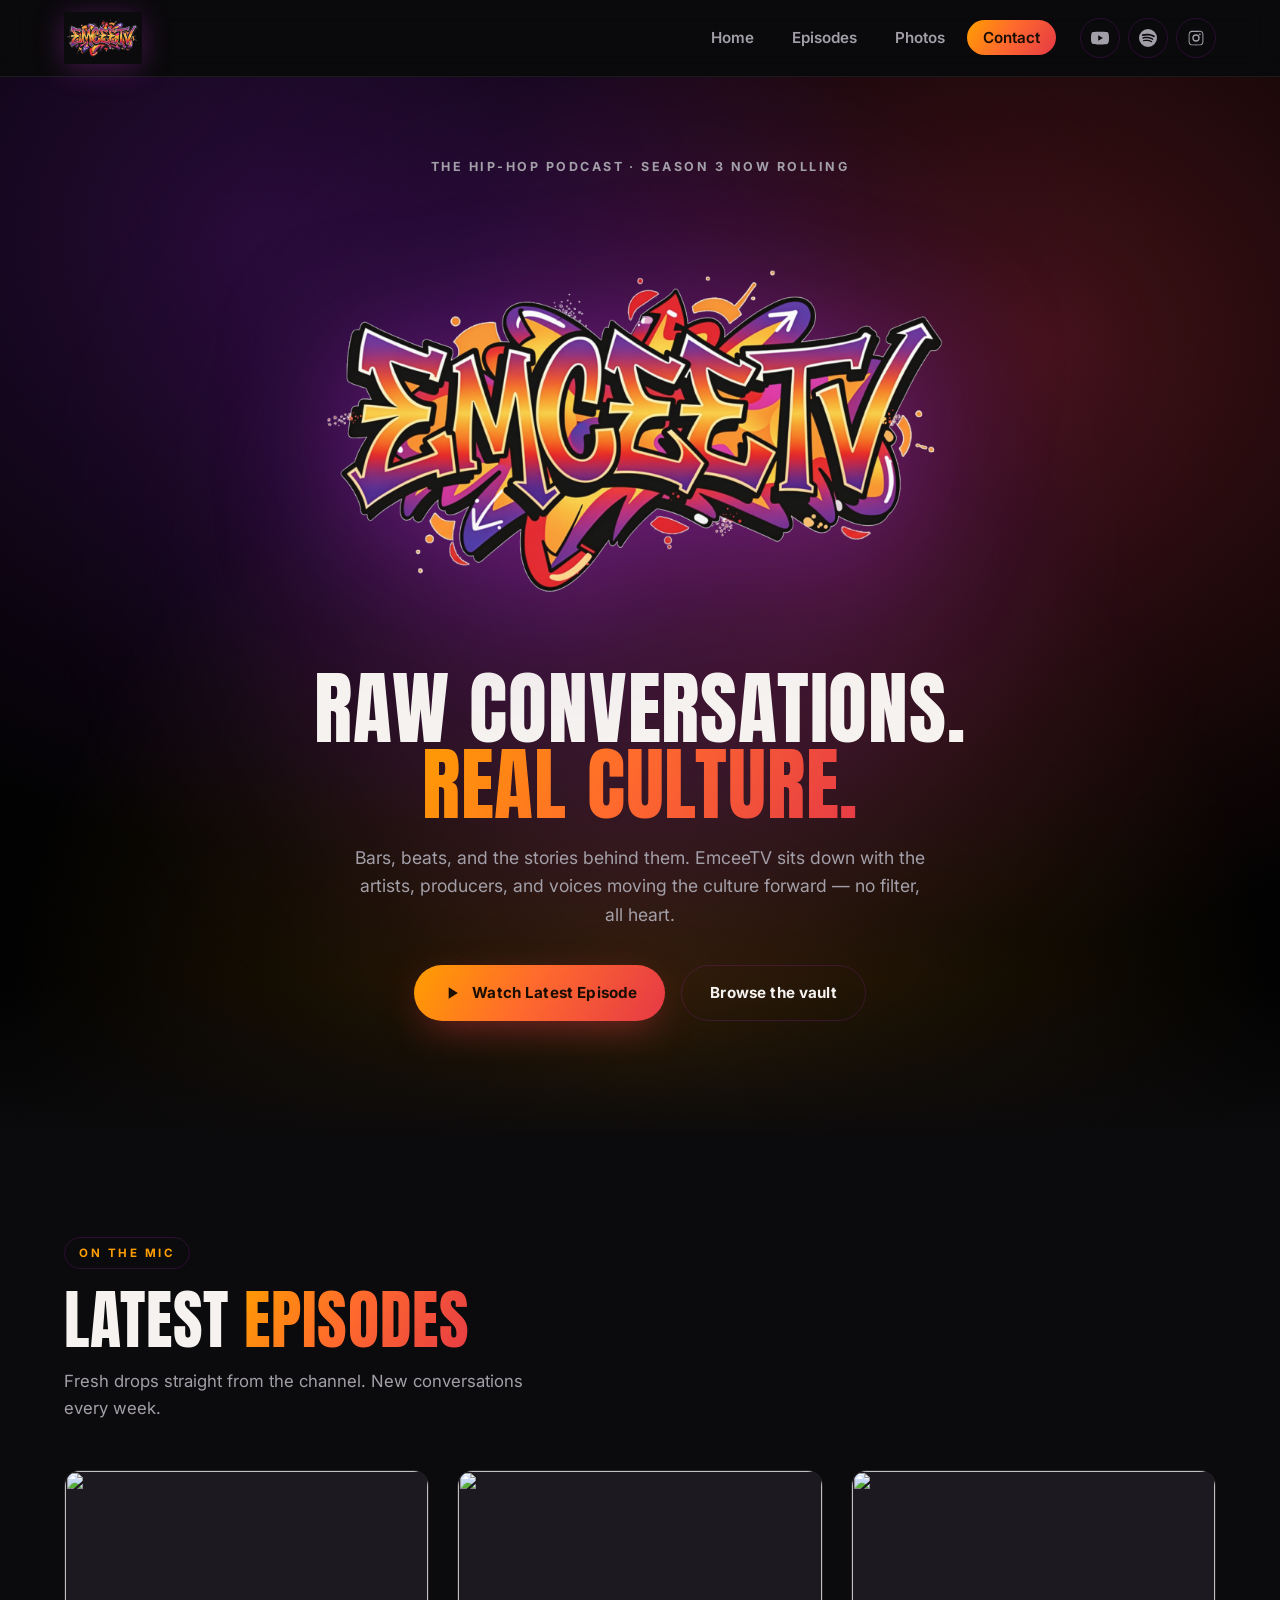
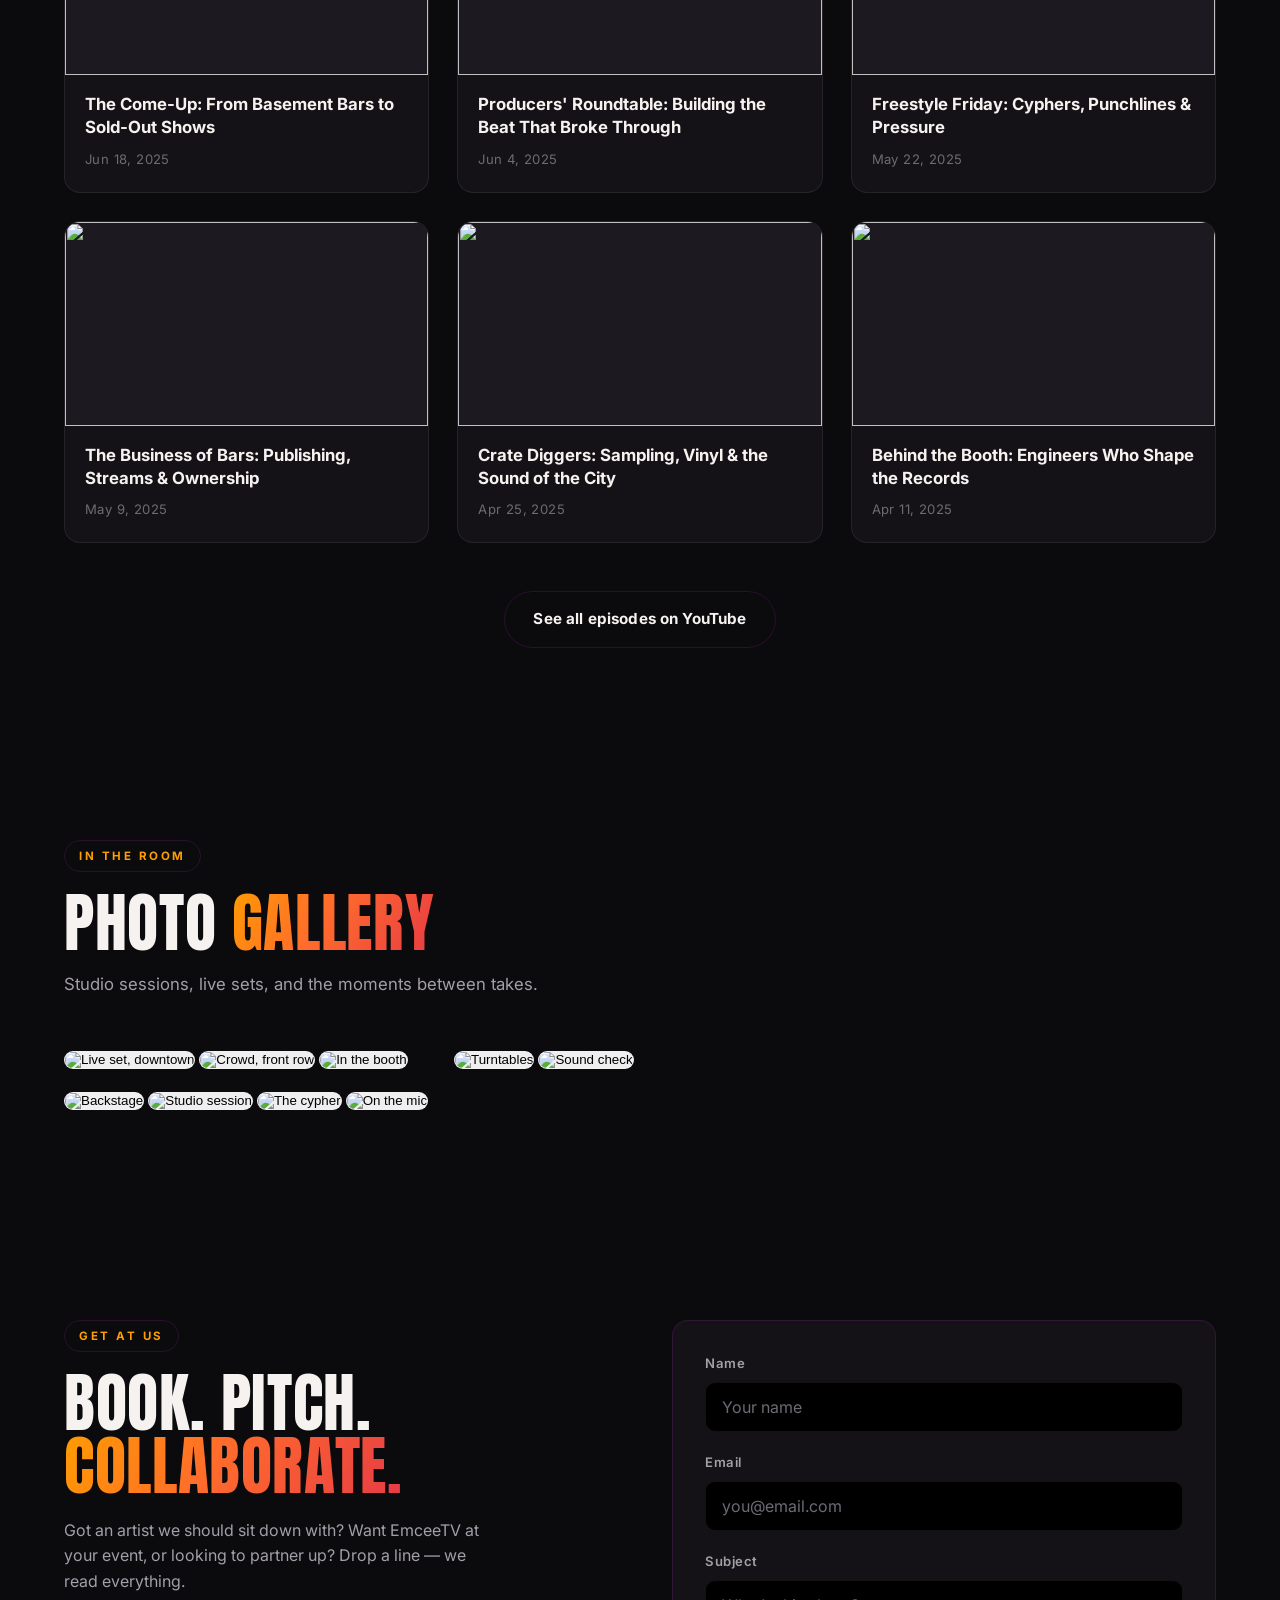
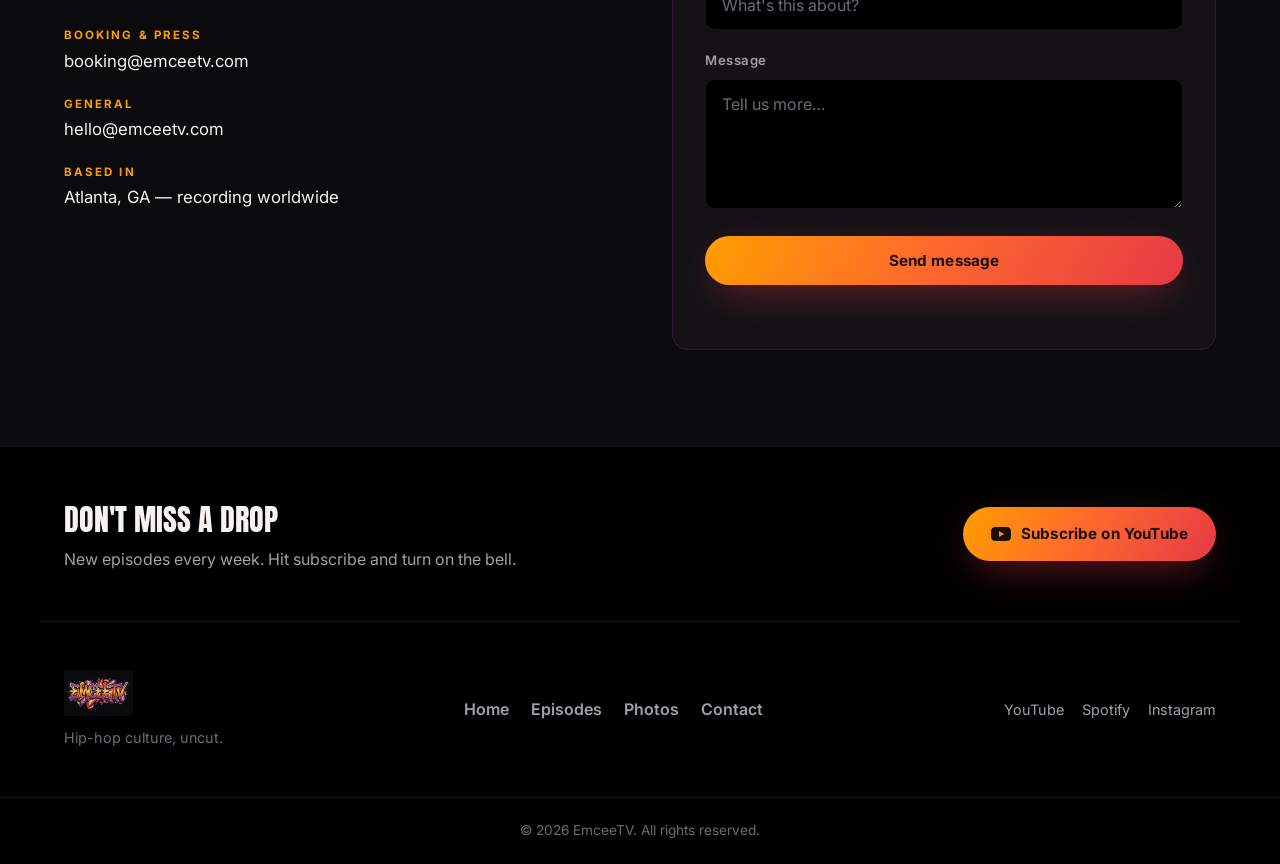
==== index.html @ f1004b11 "Add files via upload" ====
<!DOCTYPE html>
<html lang="en">
<head>
  <meta charset="UTF-8" />
  <meta name="viewport" content="width=device-width, initial-scale=1.0" />
  <title>EmceeTV — Hip-Hop Culture, Uncut</title>
  <meta name="description" content="EmceeTV is a hip-hop podcast built on raw conversation, real culture, and the artists shaping the sound. Watch the latest episodes." />

  <!-- Fonts: Anton for impact display, Inter for body -->
  <link rel="preconnect" href="https://fonts.googleapis.com" />
  <link rel="preconnect" href="https://fonts.gstatic.com" crossorigin />
  <link href="https://fonts.googleapis.com/css2?family=Anton&family=Inter:wght@400;500;600;700;800&display=swap" rel="stylesheet" />

  <link rel="stylesheet" href="style.css" />
</head>
<body>

  <!-- ============ HEADER / NAV ============ -->
  <header class="site-header" id="top">
    <div class="nav-inner">
      <a href="#top" class="brand" aria-label="EmceeTV home">
        <!-- Primary logo asset, referenced verbatim per brief -->
        <img src="emceetv-logo-5a.jpg" alt="EmceeTV graffiti logo" class="brand-logo" width="150" height="100" />
      </a>

      <nav class="main-nav" aria-label="Primary">
        <button class="nav-toggle" id="navToggle" aria-expanded="false" aria-controls="navLinks" aria-label="Toggle menu">
          <span></span><span></span><span></span>
        </button>
        <ul class="nav-links" id="navLinks">
          <li><a href="#top" class="active">Home</a></li>
          <li><a href="#episodes">Episodes</a></li>
          <li><a href="#photos">Photos</a></li>
          <li><a href="#contact">Contact</a></li>
        </ul>
      </nav>

      <div class="social-cluster" aria-label="Social links">
        <a class="social-btn" href="https://www.youtube.com/channel/UCbkiiNUurUSb37QyD-nYZIw" target="_blank" rel="noopener" aria-label="YouTube">
          <svg viewBox="0 0 24 24" aria-hidden="true"><path d="M23.5 6.2a3 3 0 0 0-2.1-2.1C19.5 3.5 12 3.5 12 3.5s-7.5 0-9.4.6A3 3 0 0 0 .5 6.2 31 31 0 0 0 0 12a31 31 0 0 0 .5 5.8 3 3 0 0 0 2.1 2.1c1.9.6 9.4.6 9.4.6s7.5 0 9.4-.6a3 3 0 0 0 2.1-2.1A31 31 0 0 0 24 12a31 31 0 0 0-.5-5.8zM9.6 15.6V8.4l6.2 3.6z"/></svg>
        </a>
        <a class="social-btn" href="https://open.spotify.com" target="_blank" rel="noopener" aria-label="Spotify">
          <svg viewBox="0 0 24 24" aria-hidden="true"><path d="M12 0a12 12 0 1 0 0 24 12 12 0 0 0 0-24zm5.5 17.3a.75.75 0 0 1-1 .25c-2.8-1.7-6.3-2.1-10.4-1.1a.75.75 0 1 1-.34-1.46c4.5-1 8.4-.6 11.5 1.3.36.22.47.69.24 1.02zm1.47-3.27a.94.94 0 0 1-1.29.31c-3.2-2-8.1-2.54-11.9-1.4a.94.94 0 1 1-.54-1.8c4.3-1.3 9.7-.7 13.4 1.6.44.27.58.85.33 1.29zm.13-3.4C15.4 8.31 8.9 8.08 5.2 9.2a1.12 1.12 0 1 1-.65-2.15c4.24-1.28 11.4-1 15.9 1.66a1.12 1.12 0 1 1-1.15 1.93z"/></svg>
        </a>
        <a class="social-btn" href="https://www.instagram.com" target="_blank" rel="noopener" aria-label="Instagram">
          <svg viewBox="0 0 24 24" aria-hidden="true"><path d="M12 2.2c3.2 0 3.6 0 4.9.07 1.17.05 1.8.25 2.23.42.56.22.96.48 1.38.9.42.42.68.82.9 1.38.17.42.37 1.06.42 2.23.06 1.27.07 1.65.07 4.85s0 3.58-.07 4.85c-.05 1.17-.25 1.8-.42 2.23-.22.56-.48.96-.9 1.38-.42.42-.82.68-1.38.9-.42.17-1.06.37-2.23.42-1.27.06-1.65.07-4.9.07s-3.63 0-4.9-.07c-1.17-.05-1.8-.25-2.23-.42-.56-.22-.96-.48-1.38-.9-.42-.42-.68-.82-.9-1.38-.17-.42-.37-1.06-.42-2.23C2.2 15.58 2.2 15.2 2.2 12s0-3.58.07-4.85c.05-1.17.25-1.8.42-2.23.22-.56.48-.96.9-1.38.42-.42.82-.68 1.38-.9.42-.17 1.06-.37 2.23-.42C8.4 2.2 8.8 2.2 12 2.2zm0 1.8c-3.15 0-3.5 0-4.75.07-.9.04-1.38.19-1.7.32-.43.16-.73.36-1.05.68-.32.32-.52.62-.68 1.05-.13.32-.28.8-.32 1.7C3.43 8.5 3.42 8.85 3.42 12s0 3.5.07 4.75c.04.9.19 1.38.32 1.7.16.43.36.73.68 1.05.32.32.62.52 1.05.68.32.13.8.28 1.7.32 1.25.07 1.6.07 4.75.07s3.5 0 4.75-.07c.9-.04 1.38-.19 1.7-.32.43-.16.73-.36 1.05-.68.32-.32.52-.62.68-1.05.13-.32.28-.8.32-1.7.07-1.25.07-1.6.07-4.75s0-3.5-.07-4.75c-.04-.9-.19-1.38-.32-1.7a2.8 2.8 0 0 0-.68-1.05 2.8 2.8 0 0 0-1.05-.68c-.32-.13-.8-.28-1.7-.32C15.5 4 15.15 4 12 4zm0 3.06a4.94 4.94 0 1 1 0 9.88 4.94 4.94 0 0 1 0-9.88zm0 1.8a3.14 3.14 0 1 0 0 6.28 3.14 3.14 0 0 0 0-6.28zm5.15-2.98a1.15 1.15 0 1 1 0 2.3 1.15 1.15 0 0 1 0-2.3z"/></svg>
        </a>
      </div>
    </div>
  </header>

  <main>
    <!-- ============ HERO ============ -->
    <section class="hero" aria-labelledby="hero-heading">
      <div class="hero-noise" aria-hidden="true"></div>
      <div class="hero-glow" aria-hidden="true"></div>

      <div class="hero-inner">
        <p class="hero-eyebrow">The hip-hop podcast · Season 3 now rolling</p>
        <img src="emceetv-logo-5a.png" alt="EmceeTV" class="hero-logo" width="900" height="600" />
        <h1 id="hero-heading" class="hero-tagline">
          Raw conversations.<br /><span class="accent-text">Real culture.</span>
        </h1>
        <p class="hero-sub">
          Bars, beats, and the stories behind them. EmceeTV sits down with the
          artists, producers, and voices moving the culture forward — no filter,
          all heart.
        </p>
        <div class="hero-cta-row">
          <a class="btn btn-primary" href="https://www.youtube.com/channel/UCbkiiNUurUSb37QyD-nYZIw" target="_blank" rel="noopener">
            <svg class="btn-icon" viewBox="0 0 24 24" aria-hidden="true"><path d="M8 5v14l11-7z"/></svg>
            Watch Latest Episode
          </a>
          <a class="btn btn-ghost" href="#episodes">Browse the vault</a>
        </div>
      </div>
      <div class="hero-fade" aria-hidden="true"></div>
    </section>

    <!-- ============ EPISODES / YT FEED ============ -->
    <section class="section episodes" id="episodes" aria-labelledby="ep-heading">
      <div class="section-head">
        <span class="section-tag">On the mic</span>
        <h2 id="ep-heading" class="section-title">Latest <span class="accent-text">Episodes</span></h2>
        <p class="section-lead">Fresh drops straight from the channel. New conversations every week.</p>
      </div>

      <!-- JS injects cards here; static fallback lives in app.js -->
      <div class="episode-grid" id="episodeGrid" aria-live="polite">
        <!-- Skeleton placeholders shown while loading -->
        <div class="ep-card skeleton" aria-hidden="true"><div class="ep-thumb"></div><div class="ep-body"><div class="sk-line"></div><div class="sk-line short"></div></div></div>
        <div class="ep-card skeleton" aria-hidden="true"><div class="ep-thumb"></div><div class="ep-body"><div class="sk-line"></div><div class="sk-line short"></div></div></div>
        <div class="ep-card skeleton" aria-hidden="true"><div class="ep-thumb"></div><div class="ep-body"><div class="sk-line"></div><div class="sk-line short"></div></div></div>
      </div>

      <div class="section-foot">
        <a class="btn btn-ghost" href="https://www.youtube.com/channel/UCbkiiNUurUSb37QyD-nYZIw" target="_blank" rel="noopener">See all episodes on YouTube</a>
      </div>
    </section>

    <!-- ============ PHOTOS ============ -->
    <section class="section photos" id="photos" aria-labelledby="ph-heading">
      <div class="section-head">
        <span class="section-tag">In the room</span>
        <h2 id="ph-heading" class="section-title">Photo <span class="accent-text">Gallery</span></h2>
        <p class="section-lead">Studio sessions, live sets, and the moments between takes.</p>
      </div>

      <div class="photo-grid" id="photoGrid">
        <!-- Photos injected by app.js so the lightbox stays in sync -->
      </div>
    </section>

    <!-- ============ CONTACT ============ -->
    <section class="section contact" id="contact" aria-labelledby="ct-heading">
      <div class="contact-wrap">
        <div class="contact-left">
          <span class="section-tag">Get at us</span>
          <h2 id="ct-heading" class="section-title">Book. Pitch.<br /><span class="accent-text">Collaborate.</span></h2>
          <p class="contact-copy">
            Got an artist we should sit down with? Want EmceeTV at your event, or
            looking to partner up? Drop a line — we read everything.
          </p>

          <ul class="contact-details">
            <li>
              <span class="cd-label">Booking &amp; press</span>
              <a href="mailto:booking@emceetv.com">booking@emceetv.com</a>
            </li>
            <li>
              <span class="cd-label">General</span>
              <a href="mailto:hello@emceetv.com">hello@emceetv.com</a>
            </li>
            <li>
              <span class="cd-label">Based in</span>
              <span>Atlanta, GA — recording worldwide</span>
            </li>
          </ul>
        </div>

        <div class="contact-right">
          <form class="contact-form" id="contactForm" novalidate>
            <div class="field">
              <label for="name">Name</label>
              <input type="text" id="name" name="name" autocomplete="name" required placeholder="Your name" />
            </div>
            <div class="field">
              <label for="email">Email</label>
              <input type="email" id="email" name="email" autocomplete="email" required placeholder="you@email.com" />
            </div>
            <div class="field">
              <label for="subject">Subject</label>
              <input type="text" id="subject" name="subject" required placeholder="What's this about?" />
            </div>
            <div class="field">
              <label for="message">Message</label>
              <textarea id="message" name="message" rows="5" required placeholder="Tell us more…"></textarea>
            </div>
            <button type="submit" class="btn btn-primary btn-block">Send message</button>
            <p class="form-note" id="formNote" role="status" aria-live="polite"></p>
          </form>
        </div>
      </div>
    </section>
  </main>

  <!-- ============ FOOTER ============ -->
  <footer class="site-footer">
    <div class="footer-cta">
      <div>
        <h3 class="footer-cta-title">Don't miss a drop</h3>
        <p class="footer-cta-sub">New episodes every week. Hit subscribe and turn on the bell.</p>
      </div>
      <a class="btn btn-primary" href="https://www.youtube.com/channel/UCbkiiNUurUSb37QyD-nYZIw?sub_confirmation=1" target="_blank" rel="noopener">
        <svg class="btn-icon" viewBox="0 0 24 24" aria-hidden="true"><path d="M23.5 6.2a3 3 0 0 0-2.1-2.1C19.5 3.5 12 3.5 12 3.5s-7.5 0-9.4.6A3 3 0 0 0 .5 6.2 31 31 0 0 0 0 12a31 31 0 0 0 .5 5.8 3 3 0 0 0 2.1 2.1c1.9.6 9.4.6 9.4.6s7.5 0 9.4-.6a3 3 0 0 0 2.1-2.1A31 31 0 0 0 24 12a31 31 0 0 0-.5-5.8zM9.6 15.6V8.4l6.2 3.6z"/></svg>
        Subscribe on YouTube
      </a>
    </div>

    <div class="footer-main">
      <div class="footer-brand">
        <img src="emceetv-logo-5a.jpg" alt="EmceeTV" class="footer-logo" width="130" height="87" />
        <p class="footer-tag">Hip-hop culture, uncut.</p>
      </div>
      <nav class="footer-links" aria-label="Footer">
        <a href="#top">Home</a>
        <a href="#episodes">Episodes</a>
        <a href="#photos">Photos</a>
        <a href="#contact">Contact</a>
      </nav>
      <div class="footer-social">
        <a href="https://www.youtube.com/channel/UCbkiiNUurUSb37QyD-nYZIw" target="_blank" rel="noopener" aria-label="YouTube">YouTube</a>
        <a href="https://open.spotify.com" target="_blank" rel="noopener" aria-label="Spotify">Spotify</a>
        <a href="https://www.instagram.com" target="_blank" rel="noopener" aria-label="Instagram">Instagram</a>
      </div>
    </div>

    <div class="footer-legal">
      <p>&copy; <span id="year"></span> EmceeTV. All rights reserved.</p>
    </div>
  </footer>

  <!-- ============ LIGHTBOX ============ -->
  <div class="lightbox" id="lightbox" role="dialog" aria-modal="true" aria-label="Photo viewer" hidden>
    <button class="lb-close" id="lbClose" aria-label="Close">&times;</button>
    <button class="lb-nav lb-prev" id="lbPrev" aria-label="Previous photo">&#10094;</button>
    <figure class="lb-figure">
      <img class="lb-img" id="lbImg" src="" alt="" />
      <figcaption class="lb-caption" id="lbCaption"></figcaption>
    </figure>
    <button class="lb-nav lb-next" id="lbNext" aria-label="Next photo">&#10095;</button>
  </div>

  <script src="app.js"></script>
</body>
</html>
---- style.css ----
/* ===================================================================
   EmceeTV — style.css
   Dark-mode hip-hop / graffiti theme. Palette derived from the logo:
   fire orange, electric coral, royal purple, magenta on midnight black.
   =================================================================== */

/* ---------- Design tokens ---------- */
:root {
  /* Backgrounds */
  --bg:            #0B0A0C;   /* deep midnight */
  --bg-pure:       #000000;
  --surface:       #141216;   /* raised card */
  --surface-2:     #1C1920;

  /* Accent gradient (orange -> coral/red) */
  --fire:          #FF9E00;
  --coral:         #E63946;
  --grad-fire:     linear-gradient(120deg, #FF9E00 0%, #FF6B2C 45%, #E63946 100%);

  /* Purple / magenta splashes */
  --purple:        #6A1B9A;
  --magenta:       #9C27B0;
  --grad-splash:   linear-gradient(135deg, #6A1B9A 0%, #9C27B0 100%);

  /* Text */
  --text:          #F5F2F0;
  --text-dim:      #A39FA8;
  --text-faint:    #6E6A74;

  /* Lines */
  --border:        rgba(156, 39, 176, 0.22);
  --border-soft:   rgba(255, 255, 255, 0.07);

  /* Type */
  --display:       'Anton', Impact, 'Arial Narrow Bold', sans-serif;
  --body:          'Inter', system-ui, -apple-system, sans-serif;

  --radius:        16px;
  --radius-sm:     10px;
  --shadow-mag:    0 18px 50px -20px rgba(156, 39, 176, 0.55);
  --shadow-fire:   0 12px 40px -12px rgba(230, 57, 70, 0.6);

  --maxw:          1200px;
}

/* ---------- Reset ---------- */
*, *::before, *::after { box-sizing: border-box; margin: 0; padding: 0; }

html { scroll-behavior: smooth; }
@media (prefers-reduced-motion: reduce) {
  html { scroll-behavior: auto; }
  *, *::before, *::after { animation-duration: .001ms !important; transition-duration: .001ms !important; }
}

body {
  background: var(--bg);
  color: var(--text);
  font-family: var(--body);
  line-height: 1.6;
  -webkit-font-smoothing: antialiased;
  overflow-x: hidden;
}

img { display: block; max-width: 100%; }
a { color: inherit; text-decoration: none; }
ul { list-style: none; }

::selection { background: var(--coral); color: #fff; }

/* ---------- Shared helpers ---------- */
.accent-text {
  background: var(--grad-fire);
  -webkit-background-clip: text;
  background-clip: text;
  color: transparent;
}

.section {
  max-width: var(--maxw);
  margin: 0 auto;
  padding: 96px 24px;
}

.section-head { max-width: 640px; margin-bottom: 48px; }

.section-tag {
  display: inline-block;
  font-family: var(--body);
  font-weight: 700;
  font-size: .72rem;
  letter-spacing: .22em;
  text-transform: uppercase;
  color: var(--fire);
  padding: 6px 14px;
  border: 1px solid var(--border);
  border-radius: 999px;
  margin-bottom: 20px;
}

.section-title {
  font-family: var(--display);
  font-weight: 400;
  font-size: clamp(2.4rem, 6vw, 4rem);
  line-height: .98;
  letter-spacing: .01em;
  text-transform: uppercase;
}

.section-lead {
  margin-top: 16px;
  color: var(--text-dim);
  font-size: 1.05rem;
  max-width: 46ch;
}

.section-foot { margin-top: 48px; text-align: center; }

/* ---------- Buttons ---------- */
.btn {
  --_pad: 15px 28px;
  display: inline-flex;
  align-items: center;
  gap: 10px;
  font-family: var(--body);
  font-weight: 700;
  font-size: .95rem;
  letter-spacing: .01em;
  padding: var(--_pad);
  border: none;
  border-radius: 999px;
  cursor: pointer;
  transition: transform .18s ease, box-shadow .25s ease, filter .2s ease;
  white-space: nowrap;
}
.btn-icon { width: 20px; height: 20px; fill: currentColor; }

.btn-primary {
  background: var(--grad-fire);
  color: #1a0d02;
  box-shadow: var(--shadow-fire);
}
.btn-primary:hover { transform: translateY(-2px); filter: brightness(1.06); box-shadow: 0 18px 48px -12px rgba(230,57,70,.75); }

.btn-ghost {
  background: transparent;
  color: var(--text);
  border: 1px solid var(--border);
}
.btn-ghost:hover { border-color: var(--magenta); background: rgba(156,39,176,.1); }

.btn-block { width: 100%; justify-content: center; }

.btn:focus-visible,
a:focus-visible,
input:focus-visible,
textarea:focus-visible,
button:focus-visible {
  outline: 2px solid var(--fire);
  outline-offset: 3px;
}

/* ===================================================================
   HEADER / NAV
   =================================================================== */
.site-header {
  position: sticky;
  top: 0;
  z-index: 100;
  background: rgba(11, 10, 12, 0.72);
  backdrop-filter: blur(14px);
  -webkit-backdrop-filter: blur(14px);
  border-bottom: 1px solid var(--border-soft);
}
.nav-inner {
  max-width: var(--maxw);
  margin: 0 auto;
  padding: 12px 24px;
  display: flex;
  align-items: center;
  gap: 24px;
}
.brand { flex-shrink: 0; }
.brand-logo {
  height: 52px;
  width: auto;
  filter: drop-shadow(0 4px 14px rgba(156,39,176,.4));
}

.main-nav { margin-left: auto; }
.nav-links { display: flex; gap: 6px; align-items: center; }
.nav-links a {
  position: relative;
  font-weight: 600;
  font-size: .95rem;
  color: var(--text-dim);
  padding: 8px 16px;
  border-radius: 999px;
  transition: color .2s ease, background .2s ease;
}
.nav-links a:hover { color: var(--text); }
.nav-links a.active {
  color: #1a0d02;
  background: var(--grad-fire);
}

.social-cluster { display: flex; gap: 8px; }
.social-btn {
  width: 40px; height: 40px;
  display: grid; place-items: center;
  border: 1px solid var(--border);
  border-radius: 50%;
  transition: transform .2s ease, border-color .2s ease, background .2s ease;
}
.social-btn svg { width: 18px; height: 18px; fill: var(--text-dim); transition: fill .2s ease; }
.social-btn:hover { transform: translateY(-2px); border-color: var(--magenta); background: rgba(156,39,176,.12); }
.social-btn:hover svg { fill: var(--fire); }

/* Mobile toggle (hidden on desktop) */
.nav-toggle {
  display: none;
  flex-direction: column;
  gap: 5px;
  background: none; border: none; cursor: pointer;
  padding: 8px;
}
.nav-toggle span {
  width: 24px; height: 2px; background: var(--text);
  border-radius: 2px; transition: transform .3s ease, opacity .3s ease;
}

/* ===================================================================
   HERO
   =================================================================== */
.hero {
  position: relative;
  min-height: 92vh;
  display: grid;
  place-items: center;
  text-align: center;
  padding: 80px 24px 120px;
  overflow: hidden;
  background:
    radial-gradient(circle at 20% 15%, rgba(106,27,154,.35), transparent 45%),
    radial-gradient(circle at 82% 25%, rgba(230,57,70,.28), transparent 45%),
    radial-gradient(circle at 50% 90%, rgba(255,158,0,.18), transparent 55%),
    var(--bg-pure);
}
/* animated blurred glow blob */
.hero-glow {
  position: absolute;
  width: 60vw; height: 60vw;
  max-width: 720px; max-height: 720px;
  top: 8%; left: 50%;
  transform: translateX(-50%);
  background: var(--grad-splash);
  filter: blur(120px);
  opacity: .3;
  border-radius: 50%;
  animation: float 14s ease-in-out infinite alternate;
  pointer-events: none;
}
@keyframes float {
  from { transform: translate(-52%, 0) scale(1); }
  to   { transform: translate(-48%, 30px) scale(1.08); }
}
/* subtle grain */
.hero-noise {
  position: absolute; inset: 0;
  background-image: url("data:image/svg+xml,%3Csvg xmlns='http://www.w3.org/2000/svg' width='120' height='120'%3E%3Cfilter id='n'%3E%3CfeTurbulence type='fractalNoise' baseFrequency='0.85' numOctaves='3'/%3E%3C/filter%3E%3Crect width='100%25' height='100%25' filter='url(%23n)' opacity='0.5'/%3E%3C/svg%3E");
  opacity: .04;
  pointer-events: none;
}
.hero-fade {
  position: absolute; bottom: 0; left: 0; right: 0; height: 160px;
  background: linear-gradient(transparent, var(--bg));
  pointer-events: none;
}

.hero-inner { position: relative; z-index: 2; max-width: 860px; }

.hero-eyebrow {
  font-weight: 700; font-size: .78rem;
  letter-spacing: .2em; text-transform: uppercase;
  color: var(--text-dim);
  margin-bottom: 28px;
}
.hero-logo {
  width: min(680px, 88%);
  height: auto;
  margin: 0 auto 8px;
  filter: drop-shadow(0 20px 60px rgba(156,39,176,.5));
  animation: rise .8s cubic-bezier(.2,.8,.2,1) both;
}
@keyframes rise {
  from { opacity: 0; transform: translateY(24px) scale(.97); }
  to   { opacity: 1; transform: none; }
}
.hero-tagline {
  font-family: var(--display);
  font-weight: 400;
  font-size: clamp(2.6rem, 8vw, 5rem);
  line-height: .95;
  text-transform: uppercase;
  letter-spacing: .01em;
  margin-top: 12px;
}
.hero-sub {
  margin: 22px auto 0;
  max-width: 52ch;
  color: var(--text-dim);
  font-size: 1.1rem;
}
.hero-cta-row {
  display: flex; gap: 16px; justify-content: center; flex-wrap: wrap;
  margin-top: 36px;
}

/* ===================================================================
   EPISODES GRID
   =================================================================== */
.episode-grid {
  display: grid;
  grid-template-columns: repeat(auto-fill, minmax(300px, 1fr));
  gap: 28px;
}
.ep-card {
  background: var(--surface);
  border: 1px solid var(--border-soft);
  border-radius: var(--radius);
  overflow: hidden;
  transition: transform .25s ease, box-shadow .3s ease, border-color .3s ease;
}
.ep-card:not(.skeleton):hover {
  transform: translateY(-6px);
  border-color: var(--magenta);
  box-shadow: var(--shadow-mag);
}
.ep-thumb {
  position: relative;
  aspect-ratio: 16 / 9;
  background: var(--surface-2);
  overflow: hidden;
}
.ep-thumb img { width: 100%; height: 100%; object-fit: cover; transition: transform .4s ease; }
.ep-card:not(.skeleton):hover .ep-thumb img { transform: scale(1.06); }

.ep-play {
  position: absolute; inset: 0;
  display: grid; place-items: center;
  background: linear-gradient(transparent 40%, rgba(0,0,0,.55));
  opacity: 0; transition: opacity .25s ease;
}
.ep-card:hover .ep-play { opacity: 1; }
.ep-play span {
  width: 62px; height: 62px;
  display: grid; place-items: center;
  background: var(--grad-fire);
  border-radius: 50%;
  box-shadow: var(--shadow-fire);
  transform: scale(.9);
  transition: transform .25s ease;
}
.ep-card:hover .ep-play span { transform: scale(1); }
.ep-play svg { width: 24px; height: 24px; fill: #1a0d02; margin-left: 3px; }

.ep-body { padding: 18px 20px 22px; }
.ep-title {
  font-weight: 700; font-size: 1.05rem; line-height: 1.35;
  display: -webkit-box; -webkit-line-clamp: 2; -webkit-box-orient: vertical;
  overflow: hidden;
}
.ep-date {
  margin-top: 10px;
  font-size: .82rem;
  color: var(--text-faint);
  letter-spacing: .03em;
}

/* Skeleton loading state */
.skeleton .ep-thumb,
.skeleton .sk-line {
  background: linear-gradient(100deg, var(--surface-2) 30%, #2a2630 50%, var(--surface-2) 70%);
  background-size: 200% 100%;
  animation: shimmer 1.4s infinite;
}
.sk-line { height: 14px; border-radius: 6px; margin-top: 12px; }
.sk-line.short { width: 55%; }
@keyframes shimmer { to { background-position: -200% 0; } }

/* ===================================================================
   PHOTOS + LIGHTBOX
   =================================================================== */
.photo-grid {
  columns: 3 260px;
  column-gap: 18px;
}
.photo-item {
  position: relative;
  break-inside: avoid;
  margin-bottom: 18px;
  border-radius: var(--radius-sm);
  overflow: hidden;
  cursor: pointer;
  border: 1px solid var(--border-soft);
  transition: box-shadow .3s ease, border-color .3s ease;
}
.photo-item img { width: 100%; height: auto; transition: transform .4s ease; }
.photo-item::after {
  content: "";
  position: absolute; inset: 0;
  background: linear-gradient(135deg, rgba(106,27,154,.0), rgba(230,57,70,.0));
  transition: background .3s ease;
}
.photo-item:hover { border-color: var(--magenta); box-shadow: var(--shadow-mag); }
.photo-item:hover img { transform: scale(1.05); }
.photo-item:hover::after { background: linear-gradient(135deg, rgba(106,27,154,.28), rgba(230,57,70,.22)); }
.photo-cap {
  position: absolute; left: 0; right: 0; bottom: 0;
  padding: 14px 16px 12px;
  font-size: .85rem; font-weight: 600;
  color: #fff;
  background: linear-gradient(transparent, rgba(0,0,0,.75));
  opacity: 0; transform: translateY(8px);
  transition: opacity .3s ease, transform .3s ease;
}
.photo-item:hover .photo-cap { opacity: 1; transform: none; }

/* Lightbox */
.lightbox {
  position: fixed; inset: 0; z-index: 1000;
  display: grid; place-items: center;
  background: rgba(5,4,6,.94);
  backdrop-filter: blur(6px);
  padding: 24px;
  opacity: 0;
  transition: opacity .3s ease;
}
.lightbox[hidden] { display: none; }
.lightbox.open { opacity: 1; }

.lb-figure {
  max-width: 90vw; max-height: 84vh;
  display: flex; flex-direction: column; align-items: center;
  transform: scale(.96);
  transition: transform .3s ease;
}
.lightbox.open .lb-figure { transform: scale(1); }
.lb-img {
  max-width: 90vw; max-height: 76vh;
  border-radius: var(--radius-sm);
  box-shadow: 0 30px 80px -20px rgba(0,0,0,.9), 0 0 0 1px var(--border);
  object-fit: contain;
}
.lb-caption { margin-top: 14px; color: var(--text-dim); font-size: .95rem; }

.lb-close, .lb-nav {
  position: fixed;
  background: rgba(255,255,255,.06);
  border: 1px solid var(--border);
  color: #fff;
  cursor: pointer;
  display: grid; place-items: center;
  transition: background .2s ease, border-color .2s ease, transform .2s ease;
}
.lb-close {
  top: 20px; right: 24px;
  width: 46px; height: 46px; border-radius: 50%;
  font-size: 1.8rem; line-height: 1;
}
.lb-nav {
  top: 50%; transform: translateY(-50%);
  width: 54px; height: 54px; border-radius: 50%;
  font-size: 1.4rem;
}
.lb-prev { left: 24px; }
.lb-next { right: 24px; }
.lb-close:hover, .lb-nav:hover { background: var(--grad-fire); border-color: transparent; color: #1a0d02; }
.lb-nav:hover { transform: translateY(-50%) scale(1.08); }

/* ===================================================================
   CONTACT
   =================================================================== */
.contact-wrap {
  display: grid;
  grid-template-columns: 1fr 1fr;
  gap: 64px;
  align-items: start;
}
.contact-copy { margin-top: 20px; color: var(--text-dim); max-width: 42ch; }

.contact-details { margin-top: 32px; display: grid; gap: 20px; }
.contact-details li { display: flex; flex-direction: column; gap: 3px; }
.cd-label {
  font-size: .72rem; letter-spacing: .18em; text-transform: uppercase;
  color: var(--fire); font-weight: 700;
}
.contact-details a, .contact-details span:not(.cd-label) { color: var(--text); font-size: 1.05rem; }
.contact-details a:hover { color: var(--fire); }

/* Form */
.contact-form {
  background: var(--surface);
  border: 1px solid var(--border);
  border-radius: var(--radius);
  padding: 32px;
}
.field { margin-bottom: 20px; }
.field label {
  display: block;
  font-size: .82rem; font-weight: 600;
  letter-spacing: .04em;
  margin-bottom: 8px;
  color: var(--text-dim);
}
.field input, .field textarea {
  width: 100%;
  background: var(--bg-pure);
  border: 1px solid var(--border-soft);
  border-radius: var(--radius-sm);
  padding: 14px 16px;
  color: var(--text);
  font-family: var(--body);
  font-size: 1rem;
  transition: border-color .2s ease, box-shadow .2s ease;
}
.field input::placeholder, .field textarea::placeholder { color: var(--text-faint); }
.field input:focus, .field textarea:focus {
  outline: none;
  border-color: var(--coral);
  box-shadow: 0 0 0 3px rgba(230,57,70,.18);
}
.field textarea { resize: vertical; min-height: 120px; }
.form-note { margin-top: 14px; font-size: .9rem; min-height: 1.2em; }
.form-note.ok { color: #4ade80; }
.form-note.err { color: var(--coral); }

/* ===================================================================
   FOOTER
   =================================================================== */
.site-footer {
  border-top: 1px solid var(--border-soft);
  background: var(--bg-pure);
}
.footer-cta {
  max-width: var(--maxw);
  margin: 0 auto;
  padding: 48px 24px;
  display: flex; align-items: center; justify-content: space-between;
  gap: 28px; flex-wrap: wrap;
  border-bottom: 1px solid var(--border-soft);
}
.footer-cta-title { font-family: var(--display); font-weight: 400; font-size: 1.9rem; text-transform: uppercase; }
.footer-cta-sub { color: var(--text-dim); margin-top: 4px; }

.footer-main {
  max-width: var(--maxw);
  margin: 0 auto;
  padding: 48px 24px;
  display: flex; align-items: center; justify-content: space-between;
  gap: 32px; flex-wrap: wrap;
}
.footer-logo { height: 46px; width: auto; }
.footer-tag { color: var(--text-faint); margin-top: 10px; font-size: .9rem; }
.footer-links { display: flex; gap: 22px; }
.footer-links a { color: var(--text-dim); font-weight: 600; transition: color .2s ease; }
.footer-links a:hover { color: var(--fire); }
.footer-social { display: flex; gap: 18px; }
.footer-social a { color: var(--text-dim); font-size: .9rem; transition: color .2s ease; }
.footer-social a:hover { color: var(--fire); }

.footer-legal {
  border-top: 1px solid var(--border-soft);
  padding: 22px 24px;
  text-align: center;
  color: var(--text-faint);
  font-size: .85rem;
}

/* ===================================================================
   RESPONSIVE
   =================================================================== */
@media (max-width: 860px) {
  .contact-wrap { grid-template-columns: 1fr; gap: 40px; }
  .photo-grid { columns: 2 180px; }

  .nav-toggle { display: flex; order: 3; }
  .main-nav { margin-left: auto; order: 2; }
  .social-cluster { display: none; }

  .nav-links {
    position: absolute;
    top: 100%; left: 0; right: 0;
    flex-direction: column;
    align-items: stretch;
    gap: 0;
    background: rgba(11,10,12,.98);
    backdrop-filter: blur(14px);
    border-bottom: 1px solid var(--border);
    padding: 8px;
    max-height: 0; overflow: hidden;
    transition: max-height .3s ease;
  }
  .nav-links.open { max-height: 320px; }
  .nav-links a { padding: 14px 16px; border-radius: var(--radius-sm); }
  .nav-links a.active { background: var(--grad-fire); }
}

@media (max-width: 560px) {
  .section { padding: 64px 20px; }
  .hero { min-height: 88vh; }
  .hero-eyebrow { font-size: .68rem; letter-spacing: .12em; }
  .hero-tagline { font-size: clamp(2.2rem, 9vw, 3rem); }
  .footer-main { flex-direction: column; align-items: flex-start; }
  .lb-nav { width: 44px; height: 44px; }
  .lb-prev { left: 10px; } .lb-next { right: 10px; }
}
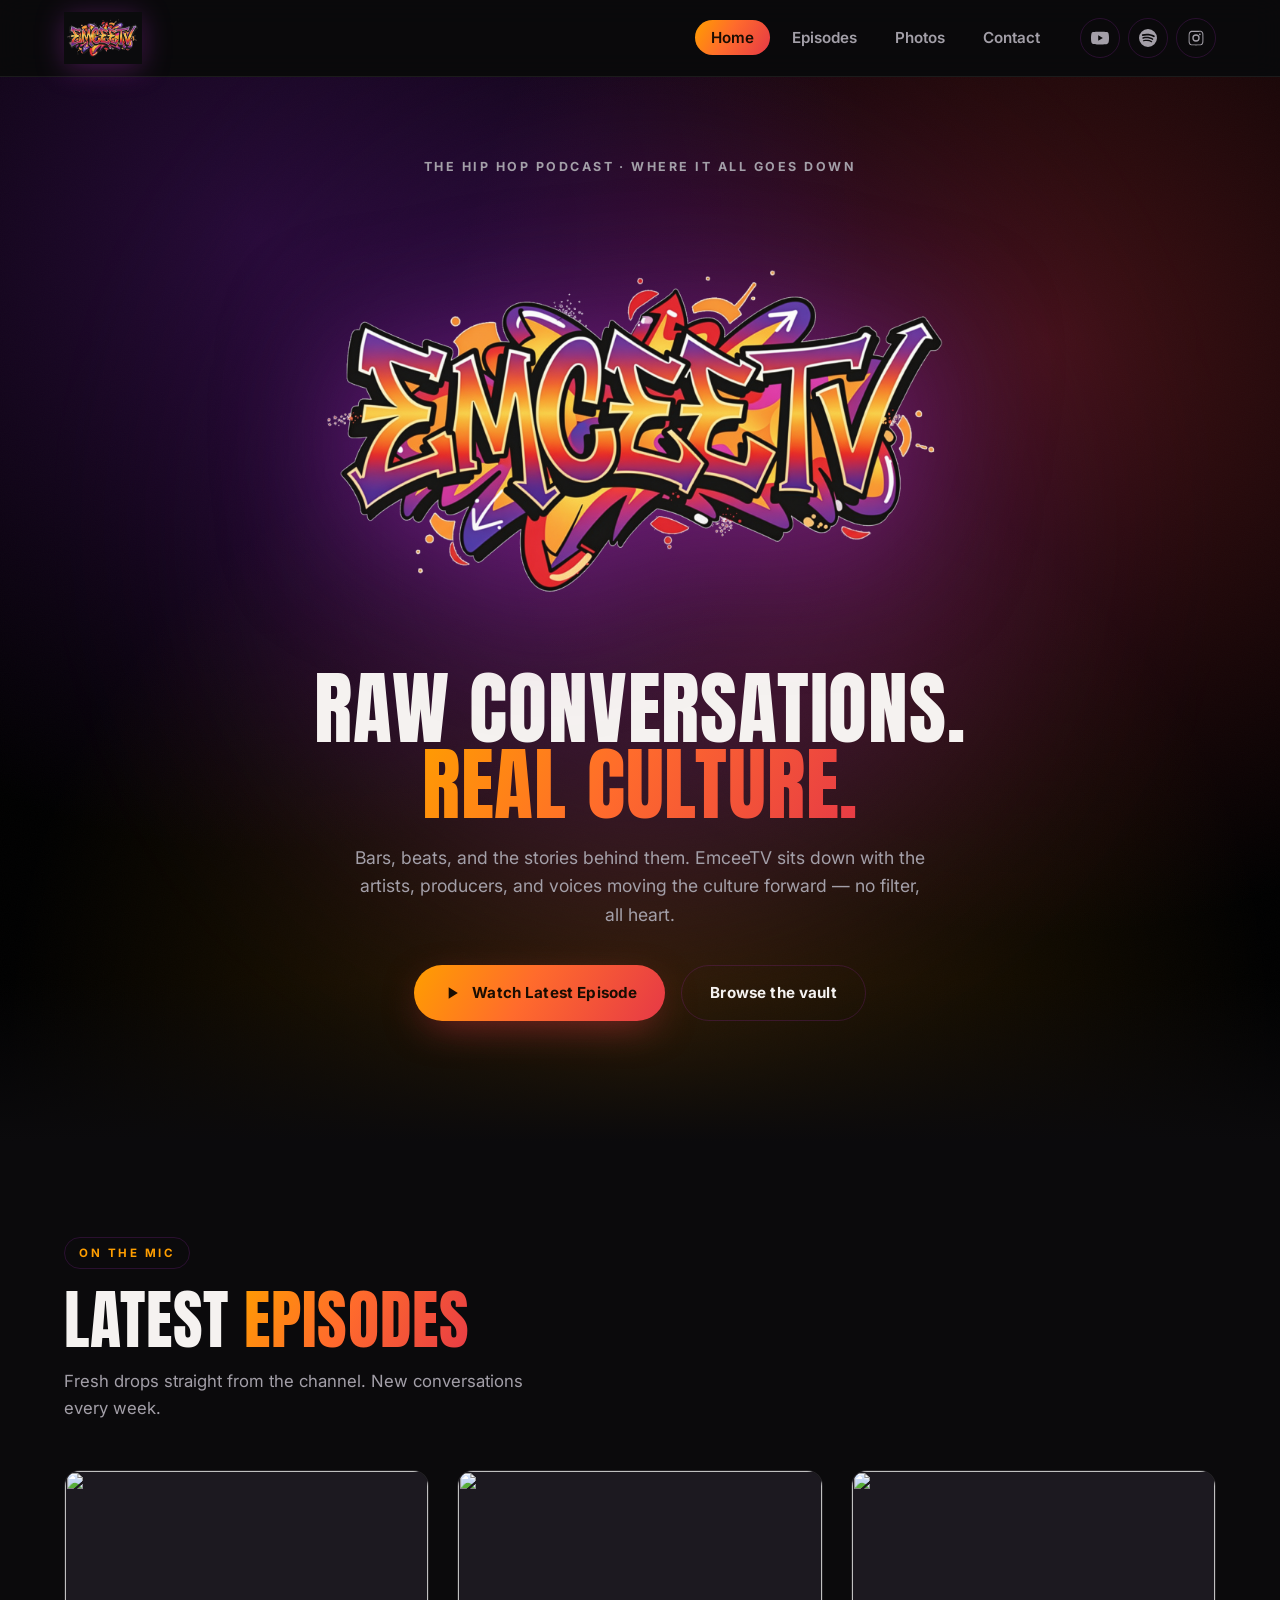
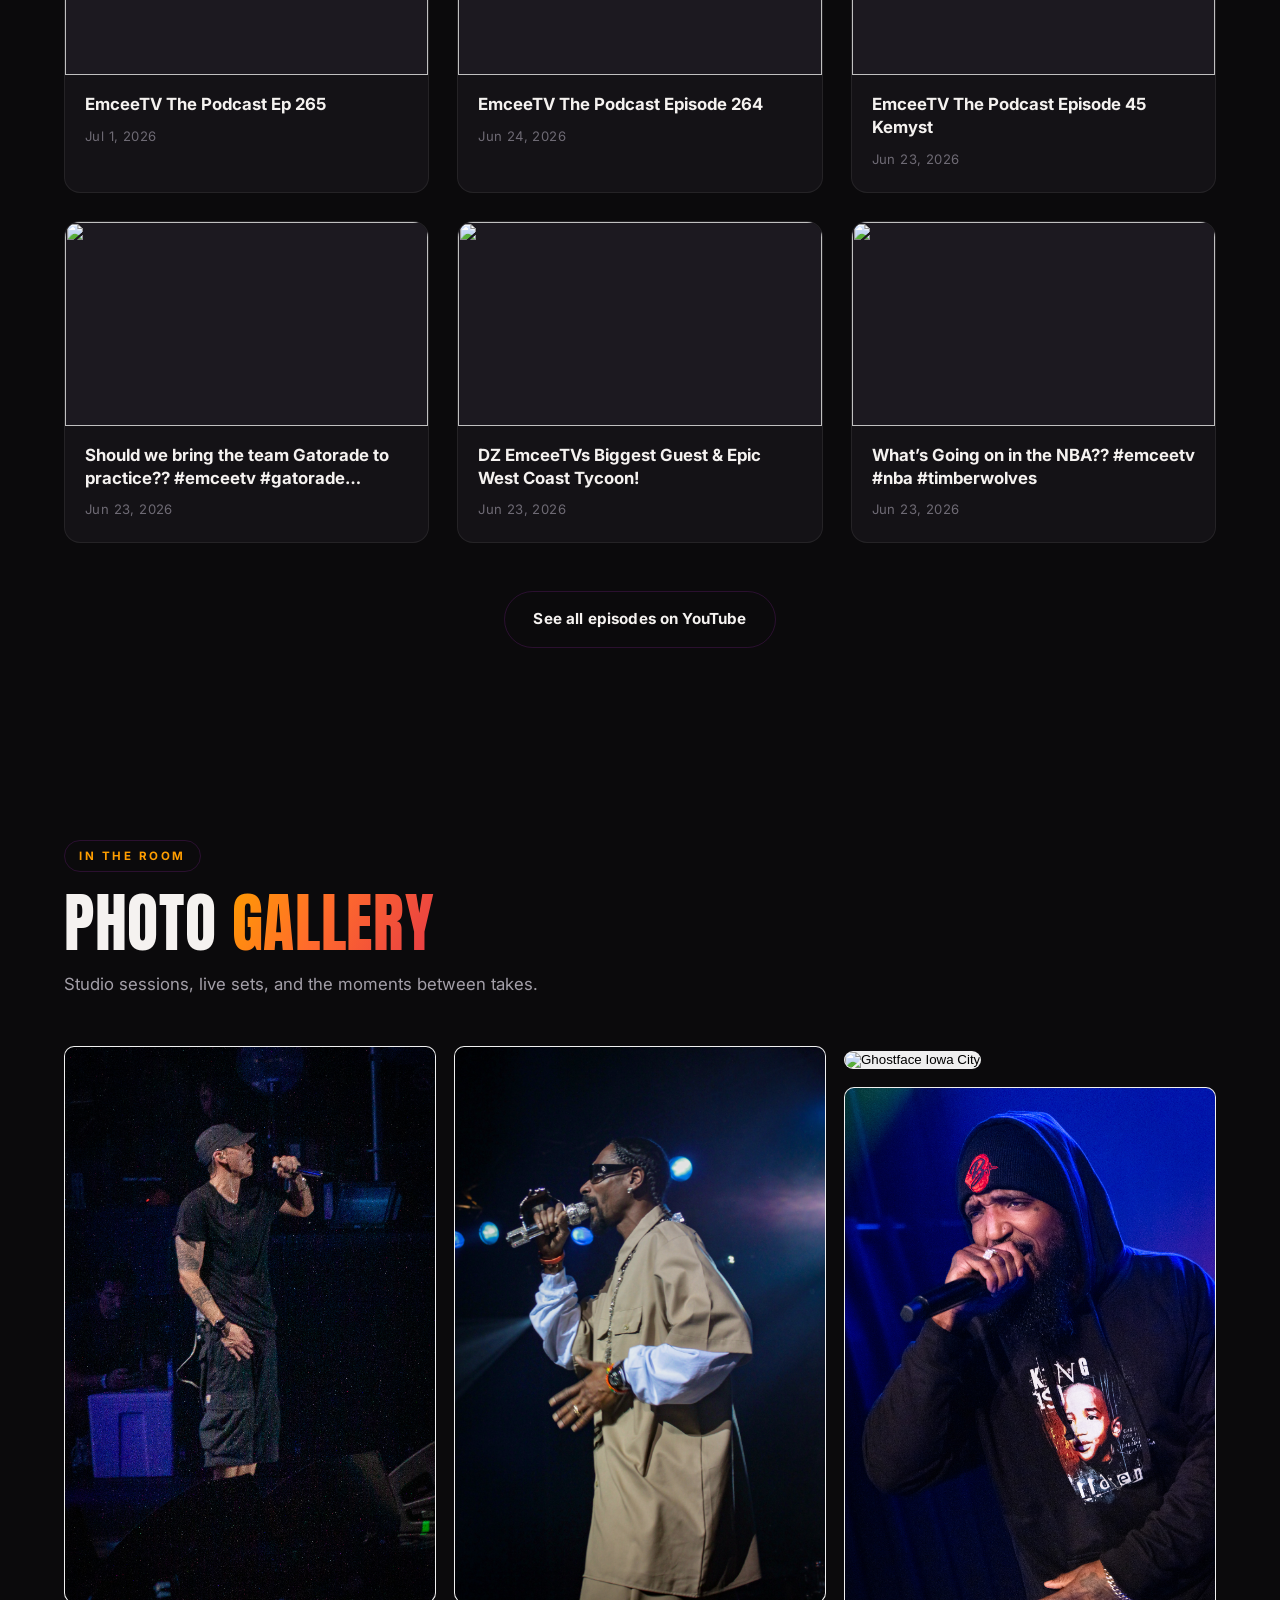
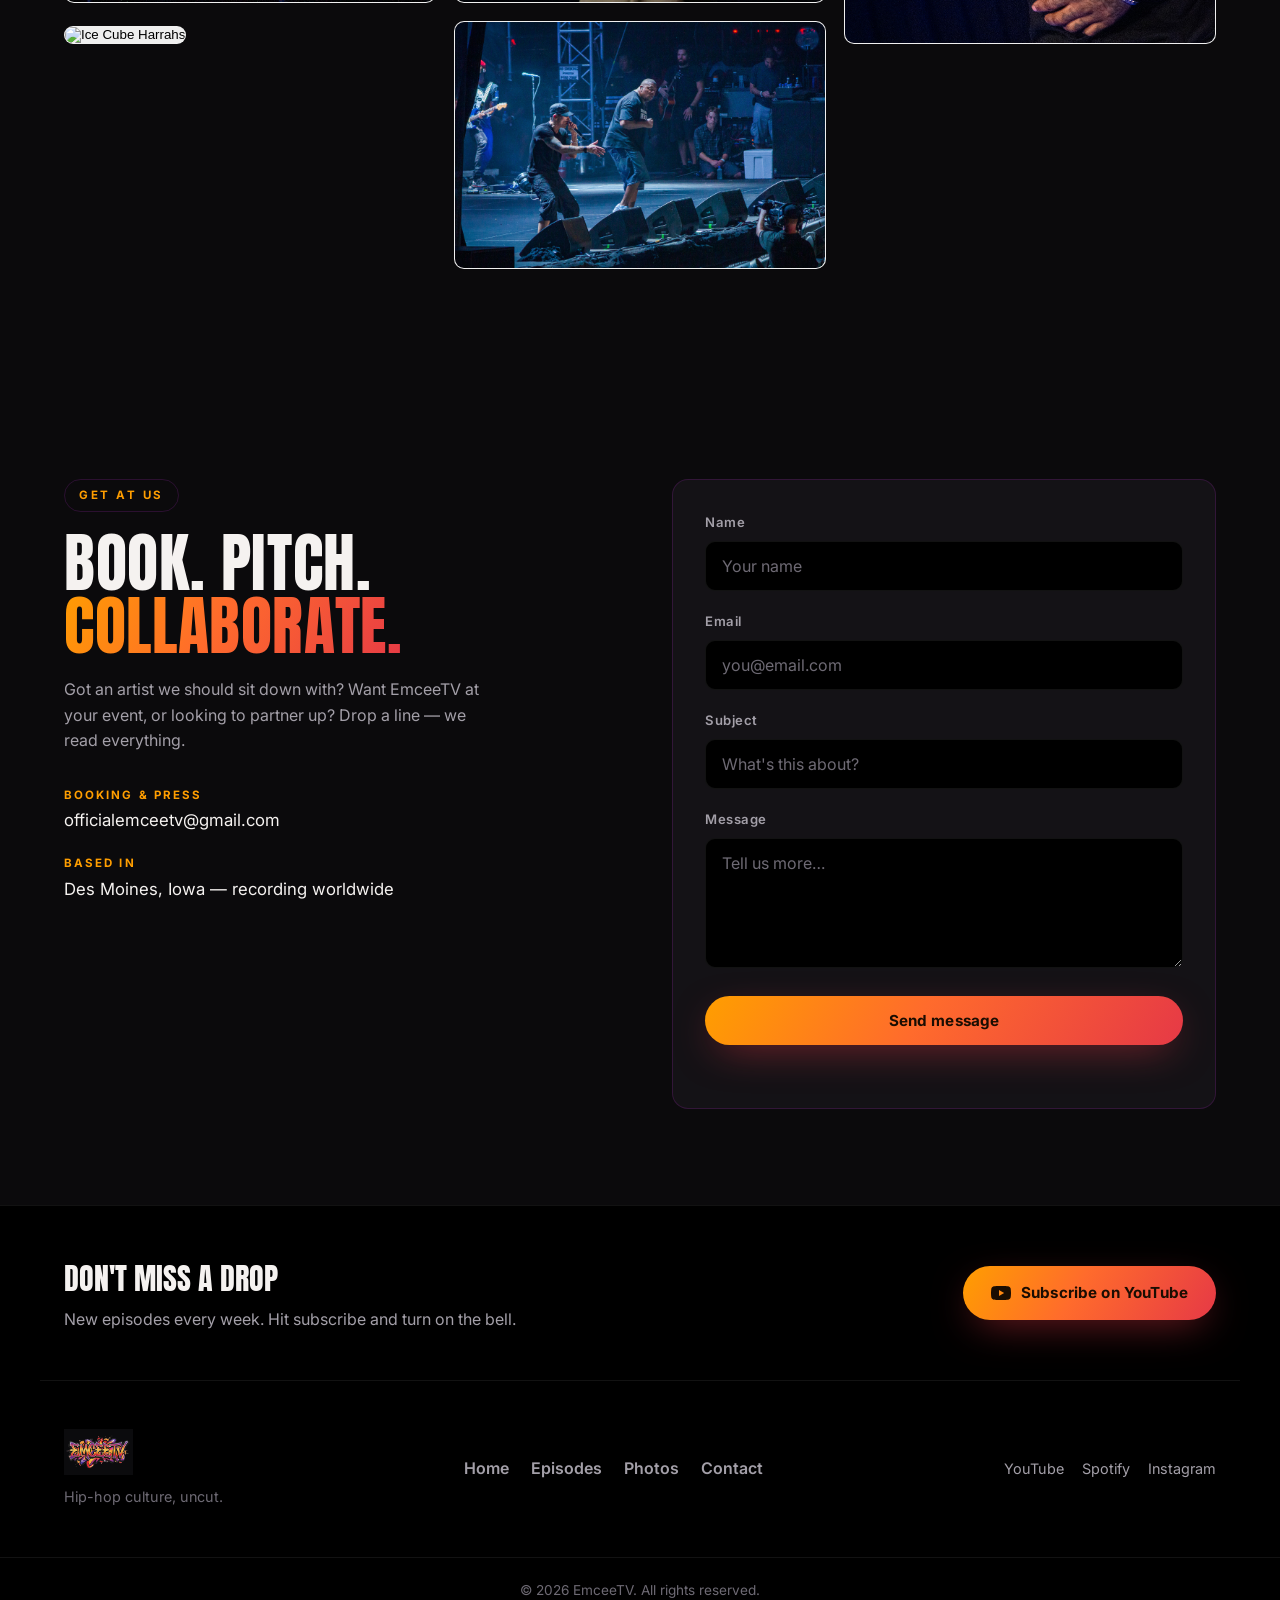
==== commit 9e63de5a: "Update index.html" ====
--- a/index.html
+++ b/index.html
@@ -16,7 +16,7 @@
 <body>
 
   <!-- ============ HEADER / NAV ============ -->
-  <header class="site-header" id="top">
+  <header class="site-header">
     <div class="nav-inner">
       <a href="#top" class="brand" aria-label="EmceeTV home">
         <!-- Primary logo asset, referenced verbatim per brief -->
@@ -39,10 +39,10 @@
         <a class="social-btn" href="https://www.youtube.com/channel/UCbkiiNUurUSb37QyD-nYZIw" target="_blank" rel="noopener" aria-label="YouTube">
           <svg viewBox="0 0 24 24" aria-hidden="true"><path d="M23.5 6.2a3 3 0 0 0-2.1-2.1C19.5 3.5 12 3.5 12 3.5s-7.5 0-9.4.6A3 3 0 0 0 .5 6.2 31 31 0 0 0 0 12a31 31 0 0 0 .5 5.8 3 3 0 0 0 2.1 2.1c1.9.6 9.4.6 9.4.6s7.5 0 9.4-.6a3 3 0 0 0 2.1-2.1A31 31 0 0 0 24 12a31 31 0 0 0-.5-5.8zM9.6 15.6V8.4l6.2 3.6z"/></svg>
         </a>
-        <a class="social-btn" href="https://open.spotify.com" target="_blank" rel="noopener" aria-label="Spotify">
+        <a class="social-btn" href="https://open.spotify.com/artist/51gsiDPbphCO3zNCkh8t77?si=z9tR08TbTi6CkylNDKnzog" target="_blank" rel="noopener" aria-label="Spotify">
           <svg viewBox="0 0 24 24" aria-hidden="true"><path d="M12 0a12 12 0 1 0 0 24 12 12 0 0 0 0-24zm5.5 17.3a.75.75 0 0 1-1 .25c-2.8-1.7-6.3-2.1-10.4-1.1a.75.75 0 1 1-.34-1.46c4.5-1 8.4-.6 11.5 1.3.36.22.47.69.24 1.02zm1.47-3.27a.94.94 0 0 1-1.29.31c-3.2-2-8.1-2.54-11.9-1.4a.94.94 0 1 1-.54-1.8c4.3-1.3 9.7-.7 13.4 1.6.44.27.58.85.33 1.29zm.13-3.4C15.4 8.31 8.9 8.08 5.2 9.2a1.12 1.12 0 1 1-.65-2.15c4.24-1.28 11.4-1 15.9 1.66a1.12 1.12 0 1 1-1.15 1.93z"/></svg>
         </a>
-        <a class="social-btn" href="https://www.instagram.com" target="_blank" rel="noopener" aria-label="Instagram">
+        <a class="social-btn" href="https://www.instagram.com/officialemceetv/" target="_blank" rel="noopener" aria-label="Instagram">
           <svg viewBox="0 0 24 24" aria-hidden="true"><path d="M12 2.2c3.2 0 3.6 0 4.9.07 1.17.05 1.8.25 2.23.42.56.22.96.48 1.38.9.42.42.68.82.9 1.38.17.42.37 1.06.42 2.23.06 1.27.07 1.65.07 4.85s0 3.58-.07 4.85c-.05 1.17-.25 1.8-.42 2.23-.22.56-.48.96-.9 1.38-.42.42-.82.68-1.38.9-.42.17-1.06.37-2.23.42-1.27.06-1.65.07-4.9.07s-3.63 0-4.9-.07c-1.17-.05-1.8-.25-2.23-.42-.56-.22-.96-.48-1.38-.9-.42-.42-.68-.82-.9-1.38-.17-.42-.37-1.06-.42-2.23C2.2 15.58 2.2 15.2 2.2 12s0-3.58.07-4.85c.05-1.17.25-1.8.42-2.23.22-.56.48-.96.9-1.38.42-.42.82-.68 1.38-.9.42-.17 1.06-.37 2.23-.42C8.4 2.2 8.8 2.2 12 2.2zm0 1.8c-3.15 0-3.5 0-4.75.07-.9.04-1.38.19-1.7.32-.43.16-.73.36-1.05.68-.32.32-.52.62-.68 1.05-.13.32-.28.8-.32 1.7C3.43 8.5 3.42 8.85 3.42 12s0 3.5.07 4.75c.04.9.19 1.38.32 1.7.16.43.36.73.68 1.05.32.32.62.52 1.05.68.32.13.8.28 1.7.32 1.25.07 1.6.07 4.75.07s3.5 0 4.75-.07c.9-.04 1.38-.19 1.7-.32.43-.16.73-.36 1.05-.68.32-.32.52-.62.68-1.05.13-.32.28-.8.32-1.7.07-1.25.07-1.6.07-4.75s0-3.5-.07-4.75c-.04-.9-.19-1.38-.32-1.7a2.8 2.8 0 0 0-.68-1.05 2.8 2.8 0 0 0-1.05-.68c-.32-.13-.8-.28-1.7-.32C15.5 4 15.15 4 12 4zm0 3.06a4.94 4.94 0 1 1 0 9.88 4.94 4.94 0 0 1 0-9.88zm0 1.8a3.14 3.14 0 1 0 0 6.28 3.14 3.14 0 0 0 0-6.28zm5.15-2.98a1.15 1.15 0 1 1 0 2.3 1.15 1.15 0 0 1 0-2.3z"/></svg>
         </a>
       </div>
@@ -51,12 +51,12 @@
 
   <main>
     <!-- ============ HERO ============ -->
-    <section class="hero" aria-labelledby="hero-heading">
+    <section class="hero" id="top" aria-labelledby="hero-heading">
       <div class="hero-noise" aria-hidden="true"></div>
       <div class="hero-glow" aria-hidden="true"></div>
 
       <div class="hero-inner">
-        <p class="hero-eyebrow">The hip-hop podcast · Season 3 now rolling</p>
+        <p class="hero-eyebrow">The Hip Hop Podcast · Where It All Goes Down</p>
         <img src="emceetv-logo-5a.png" alt="EmceeTV" class="hero-logo" width="900" height="600" />
         <h1 id="hero-heading" class="hero-tagline">
           Raw conversations.<br /><span class="accent-text">Real culture.</span>
@@ -125,15 +125,11 @@
           <ul class="contact-details">
             <li>
               <span class="cd-label">Booking &amp; press</span>
-              <a href="mailto:booking@emceetv.com">booking@emceetv.com</a>
-            </li>
-            <li>
-              <span class="cd-label">General</span>
-              <a href="mailto:hello@emceetv.com">hello@emceetv.com</a>
+              <a href="mailto:officialemceetv@gmail.com">officialemceetv@gmail.com</a>
             </li>
             <li>
               <span class="cd-label">Based in</span>
-              <span>Atlanta, GA — recording worldwide</span>
+              <span>Des Moines, Iowa — recording worldwide</span>
             </li>
           </ul>
         </div>
@@ -190,8 +186,8 @@
       </nav>
       <div class="footer-social">
         <a href="https://www.youtube.com/channel/UCbkiiNUurUSb37QyD-nYZIw" target="_blank" rel="noopener" aria-label="YouTube">YouTube</a>
-        <a href="https://open.spotify.com" target="_blank" rel="noopener" aria-label="Spotify">Spotify</a>
-        <a href="https://www.instagram.com" target="_blank" rel="noopener" aria-label="Instagram">Instagram</a>
+        <a href="https://open.spotify.com/artist/51gsiDPbphCO3zNCkh8t77?si=ZgNwWtaZTUW9RyZUpiL4cg" target="_blank" rel="noopener" aria-label="Spotify">Spotify</a>
+        <a href="https://www.instagram.com/officialemceetv/" target="_blank" rel="noopener" aria-label="Instagram">Instagram</a>
       </div>
     </div>
 
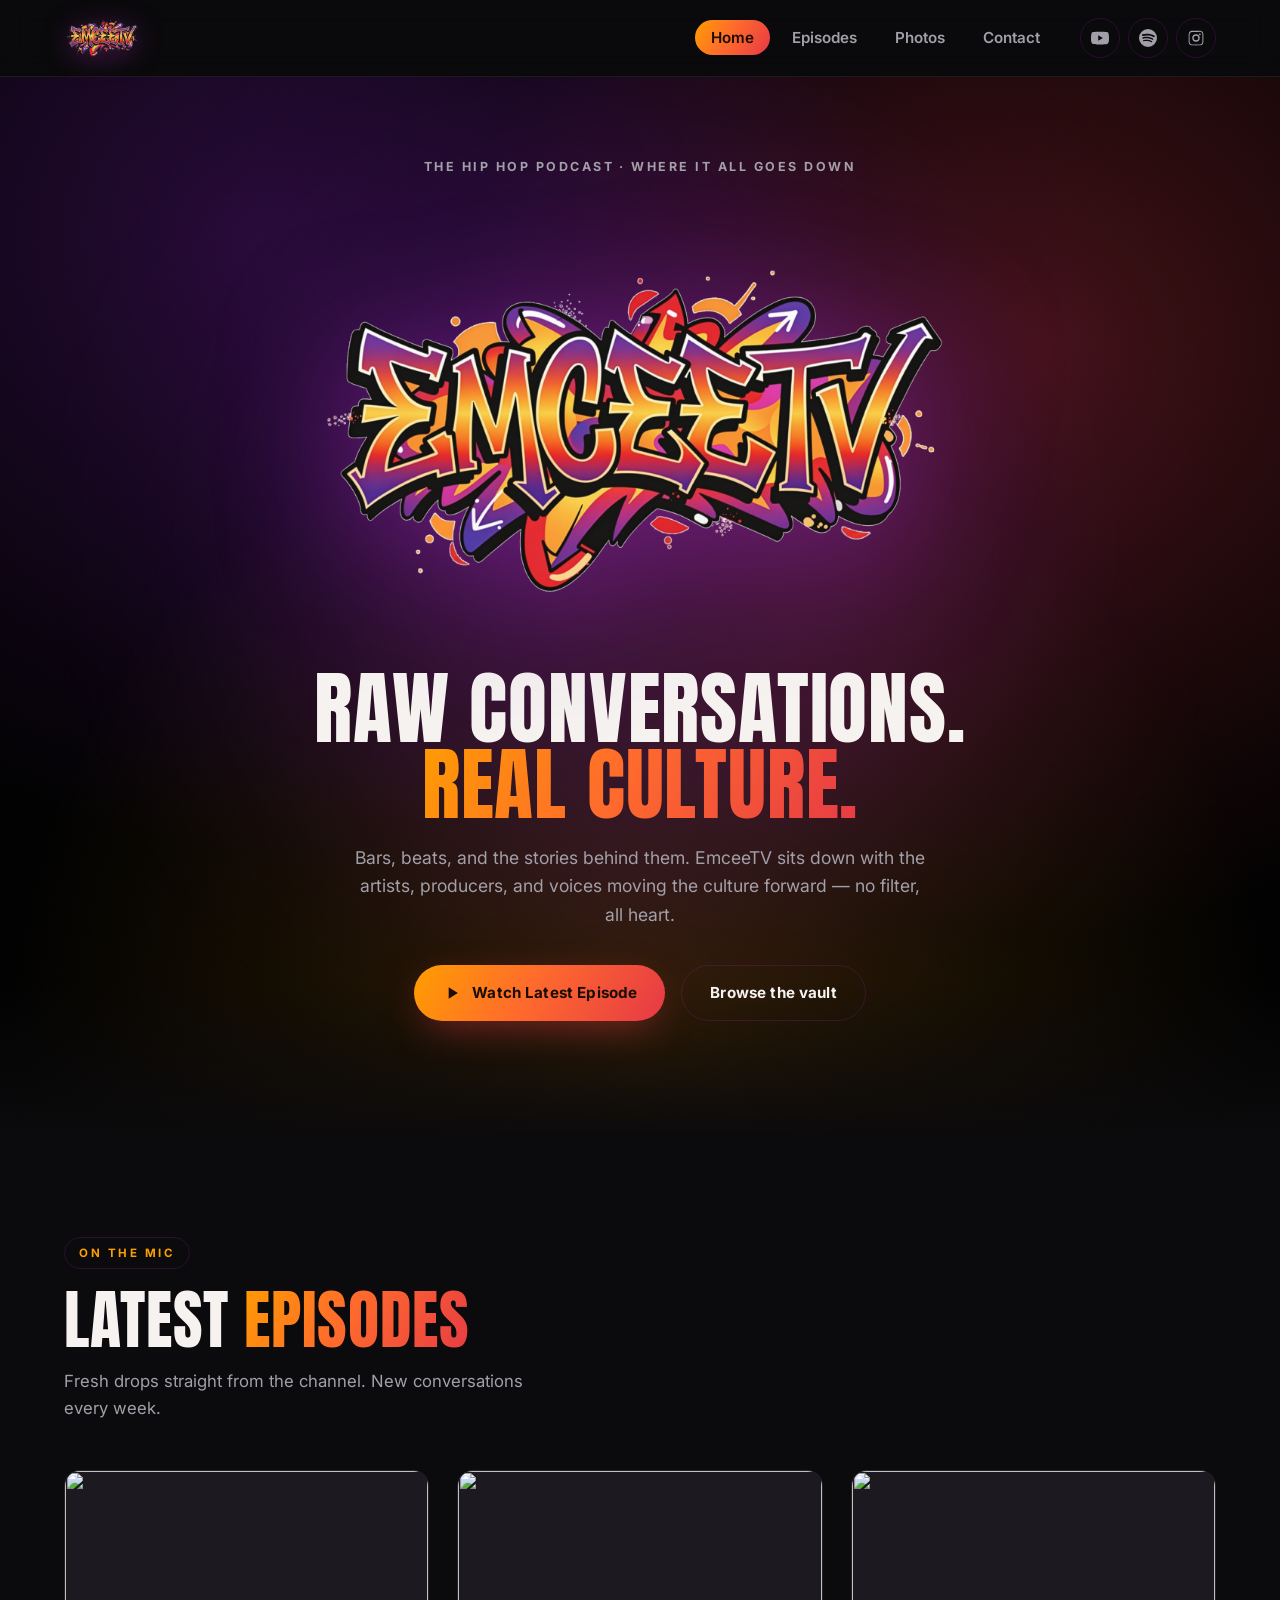
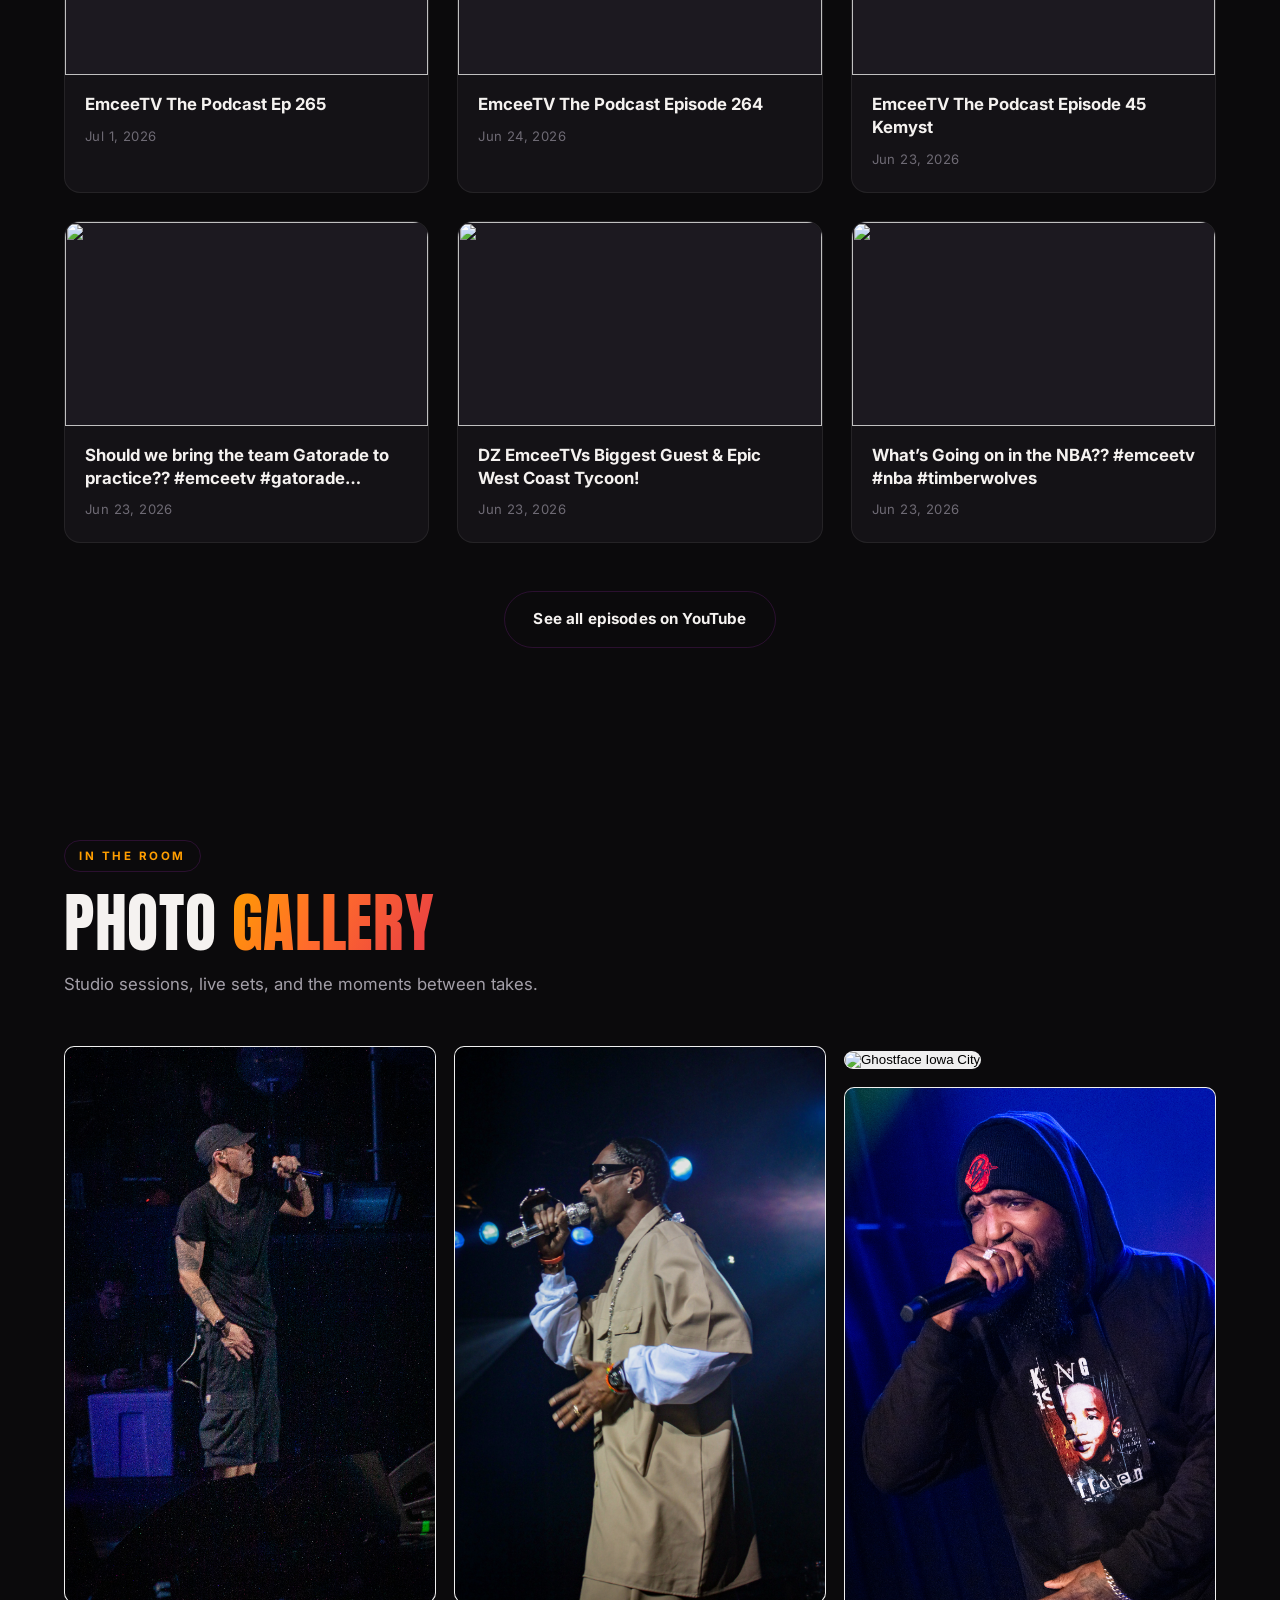
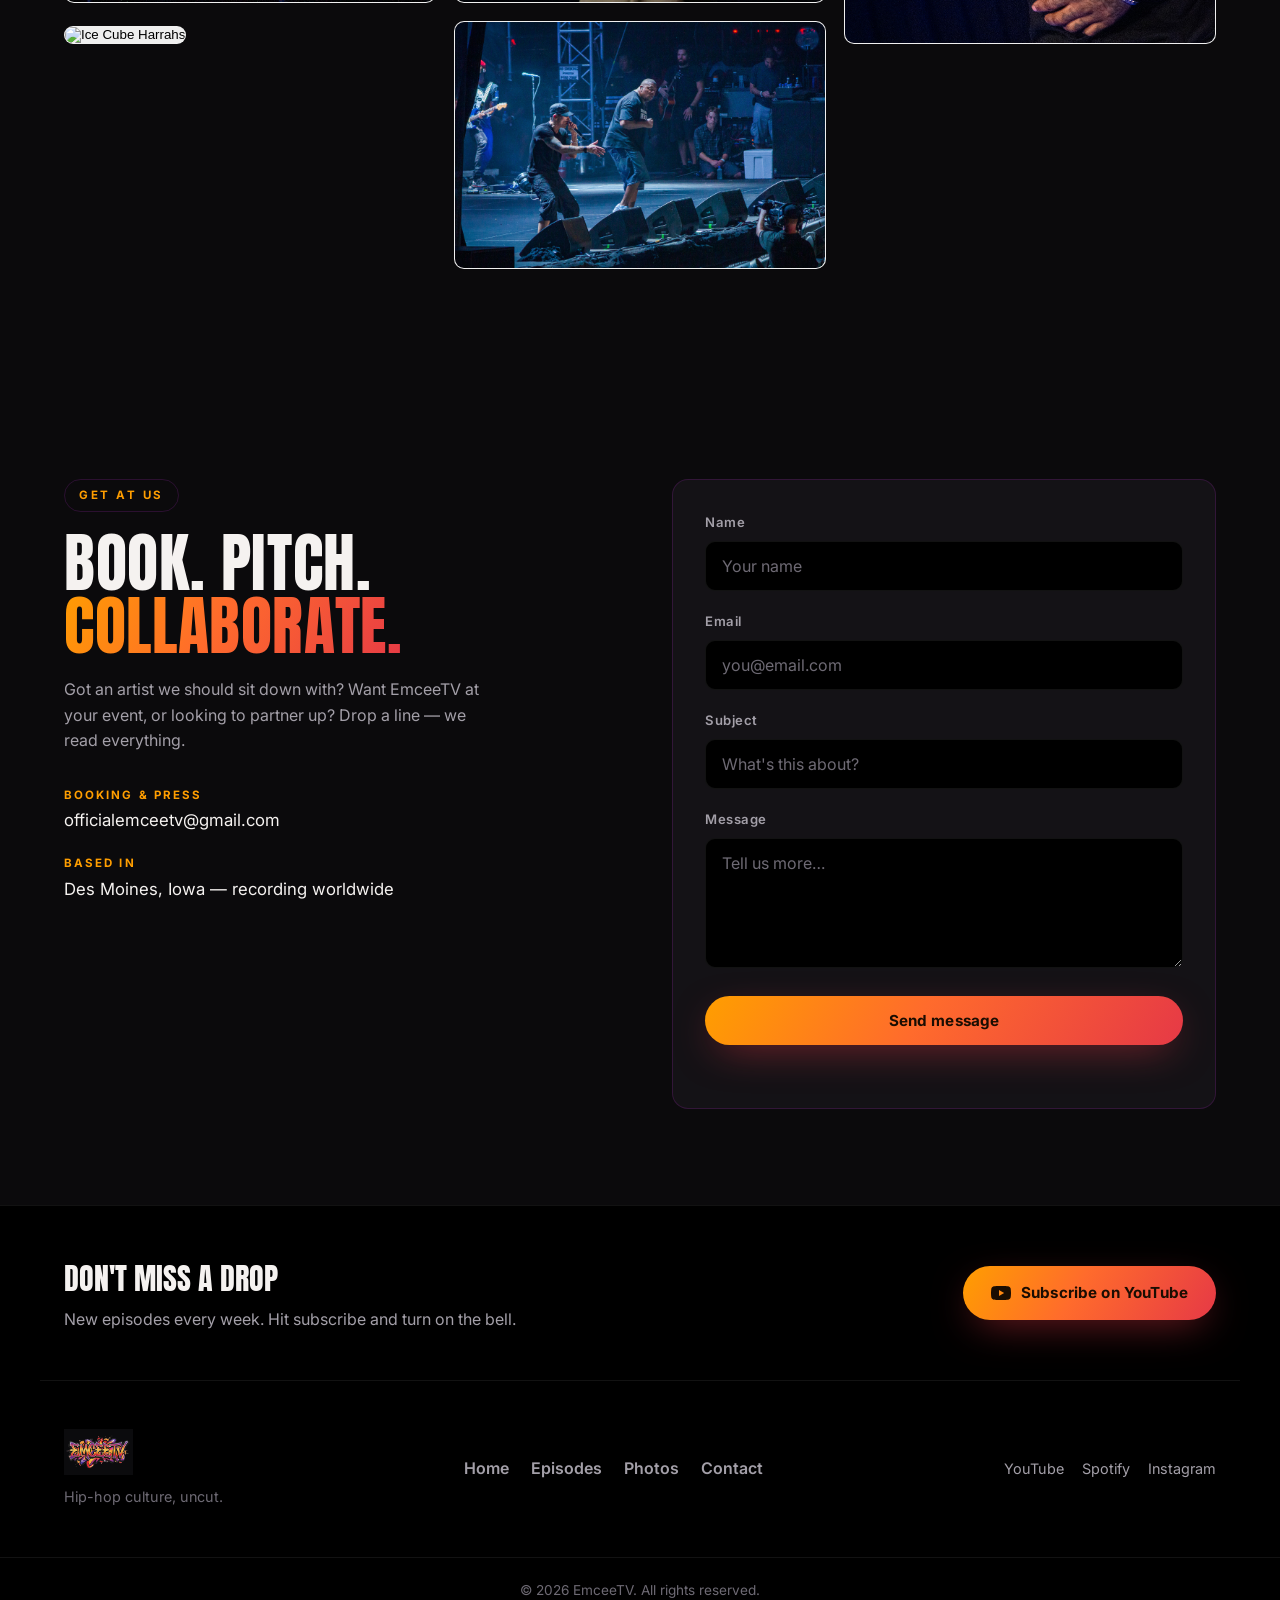
==== commit 6e8c4e7d: "Update index.html" ====
--- a/index.html
+++ b/index.html
@@ -20,7 +20,7 @@
     <div class="nav-inner">
       <a href="#top" class="brand" aria-label="EmceeTV home">
         <!-- Primary logo asset, referenced verbatim per brief -->
-        <img src="emceetv-logo-5a.jpg" alt="EmceeTV graffiti logo" class="brand-logo" width="150" height="100" />
+        <img src="emceetv-logo-5a.png" alt="EmceeTV graffiti logo" class="brand-logo" width="150" height="100" />
       </a>
 
       <nav class="main-nav" aria-label="Primary">
